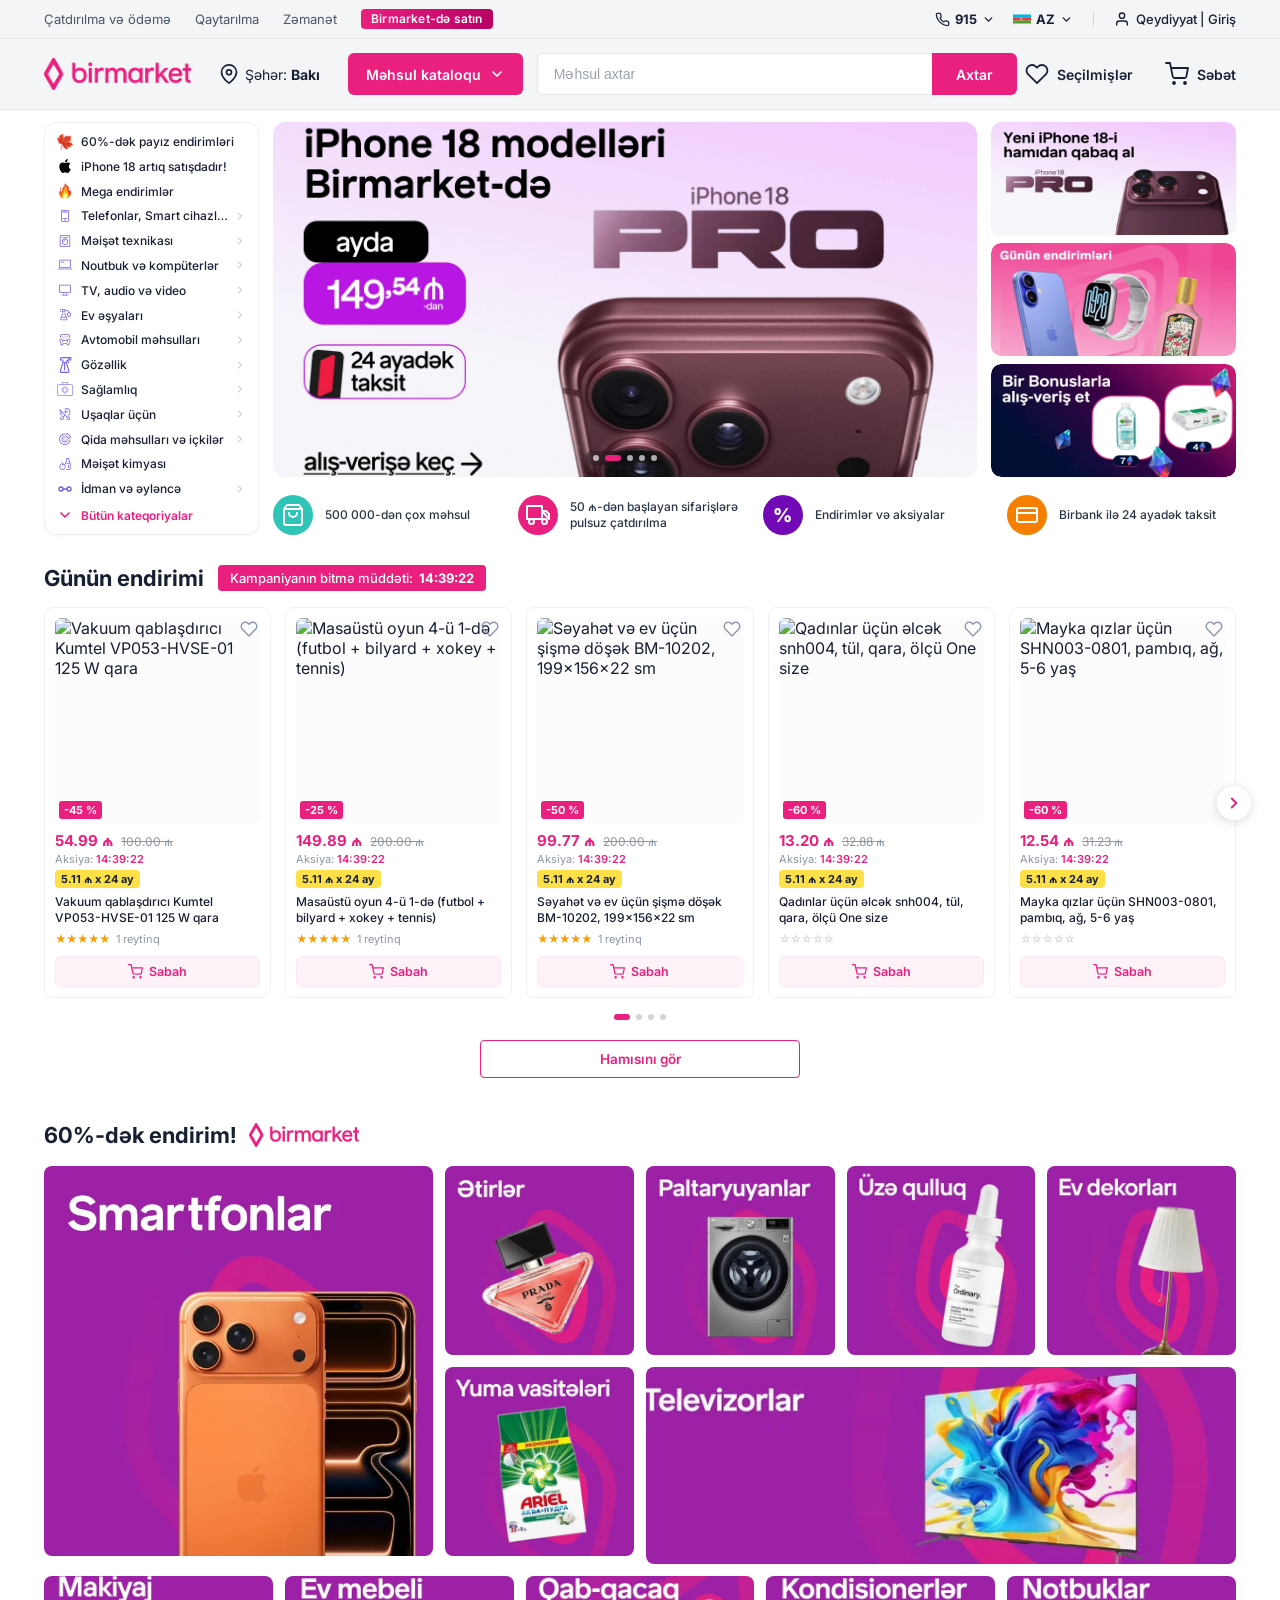
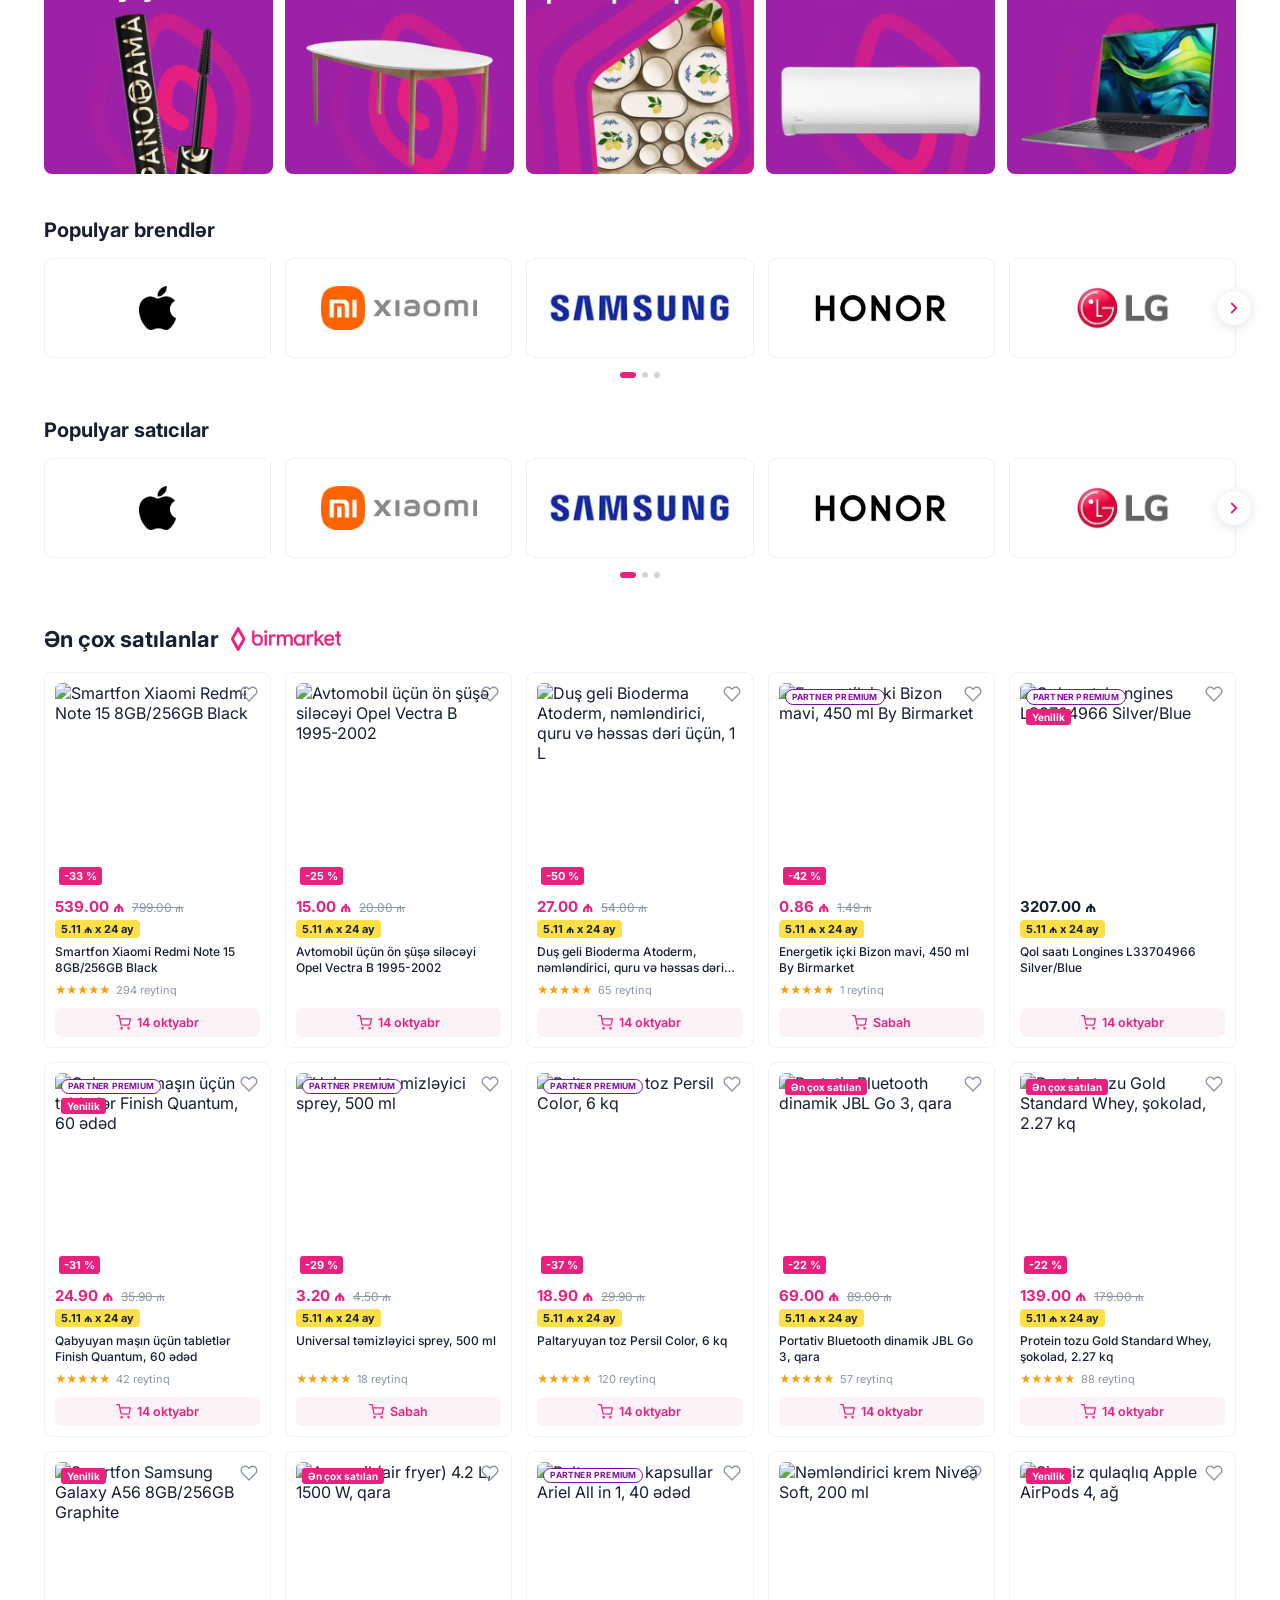
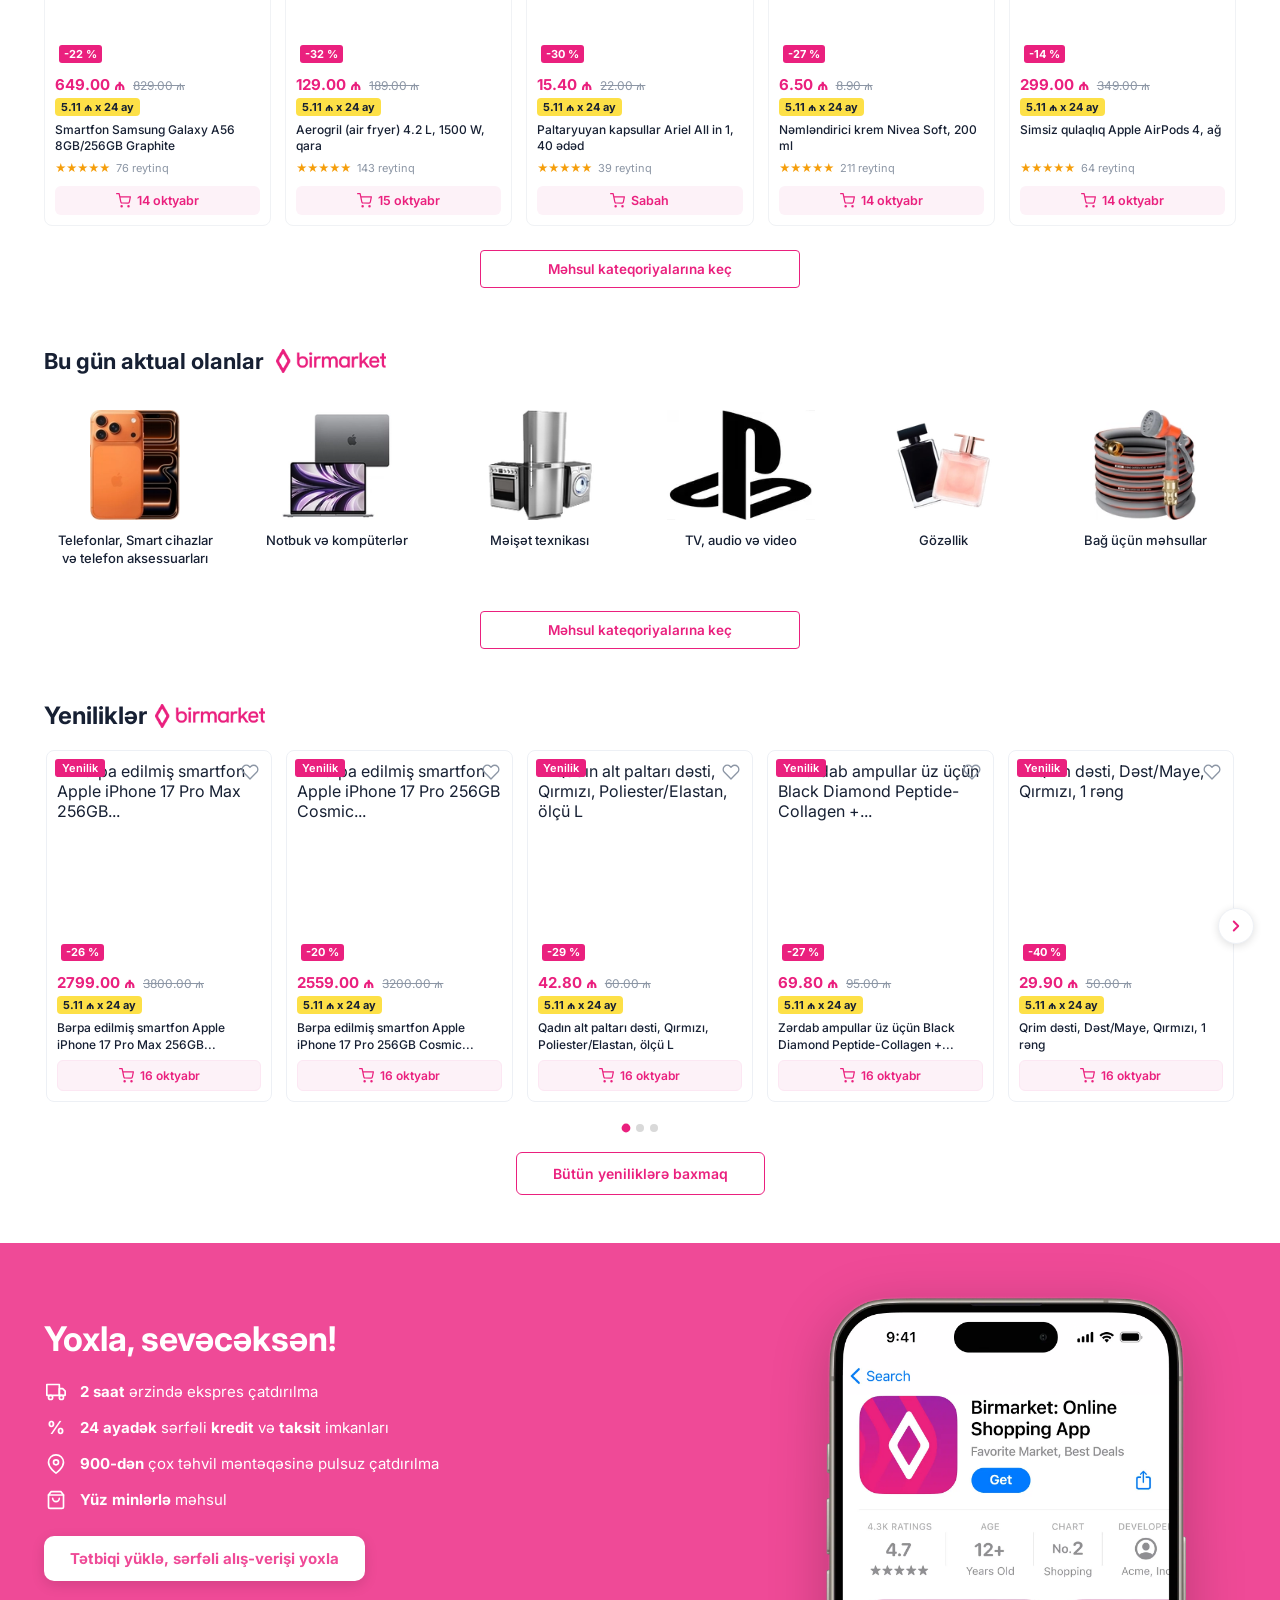
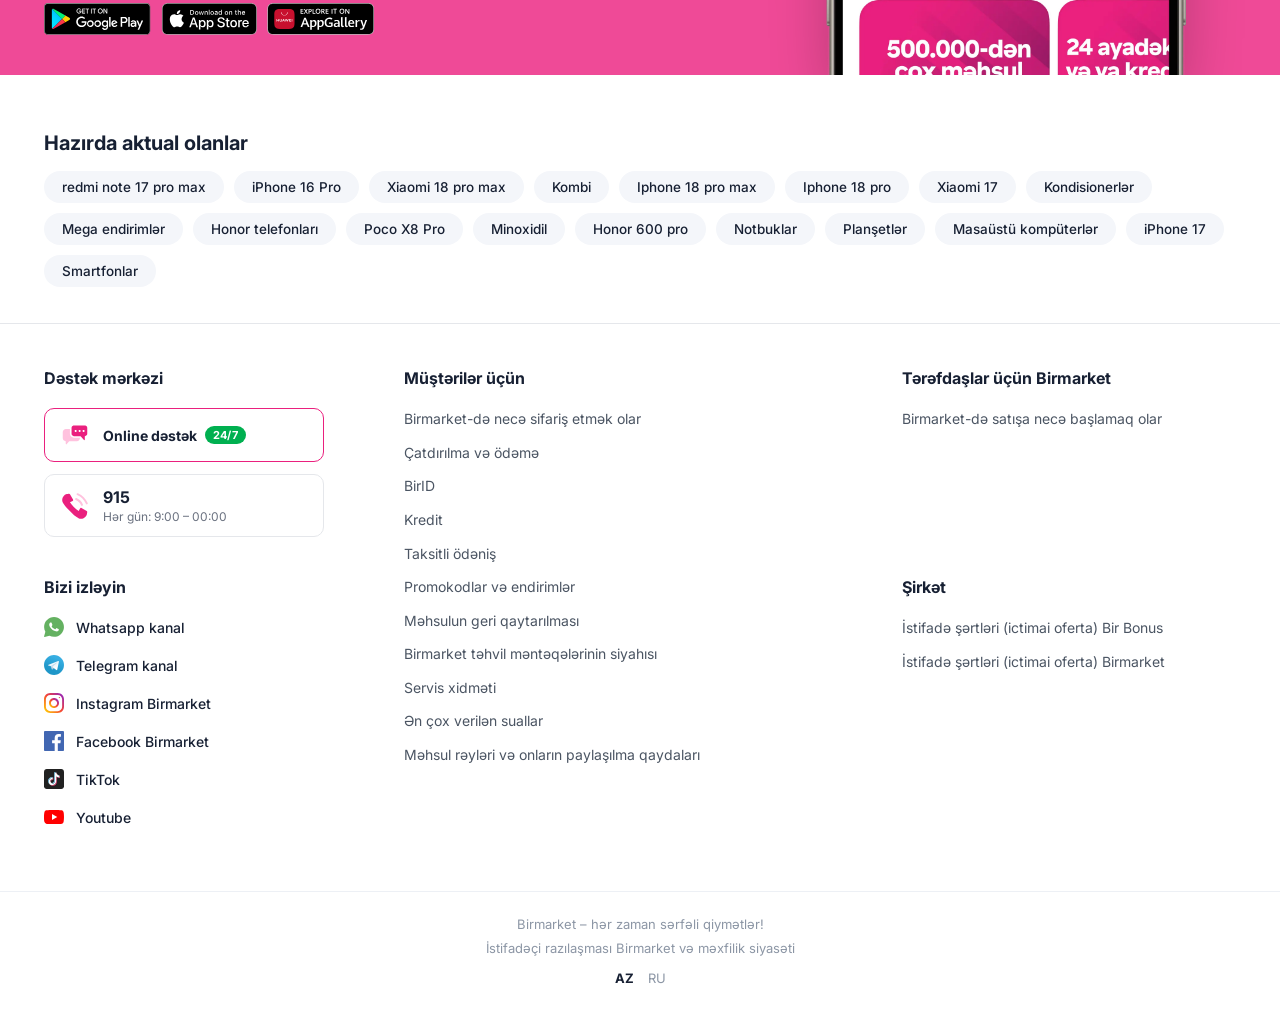
==== index.htm @ a31b5300 "first commit" ====
<!DOCTYPE html>
<html lang="az">

<head>
  <meta charset="UTF-8">
  <meta name="viewport" content="width=device-width, initial-scale=1.0">
  <title>Onbirmarket - Onlayn Alış-veriş</title>
  <link rel="icon" type="image/png" href="img/birmarket-icon.png">
  <link rel="preconnect" href="https://fonts.googleapis.com">
  <link rel="preconnect" href="https://fonts.gstatic.com" crossorigin>
  <link href="https://fonts.googleapis.com/css2?family=Inter:wght@400;500;600;700&display=swap" rel="stylesheet">
  <link rel="stylesheet" href="all.css">
</head>

<body>

  <header class="header" id="siteHeader">
    <div class="header-top">
      <div class="container header-top-content">
        <div class="top-nav-left">
          <a href="#" class="top-link">Çatdırılma və ödəmə</a>
          <a href="#" class="top-link">Qaytarılma</a>
          <a href="#" class="top-link">Zəmanət</a>
          <a href="#" class="top-link-btn">Birmarket-də satın</a>
        </div>

        <div class="top-nav-right">
          <div class="top-dropdown" tabindex="0">
            <svg class="icon icon-phone" viewBox="0 0 24 24" width="15" height="15" fill="none" stroke="currentColor"
              stroke-width="2" stroke-linecap="round" stroke-linejoin="round">
              <path
                d="M22 16.92v3a2 2 0 0 1-2.18 2 19.79 19.79 0 0 1-8.63-3.07 19.5 19.5 0 0 1-6-6 19.79 19.79 0 0 1-3.07-8.67A2 2 0 0 1 4.11 2h3a2 2 0 0 1 2 1.72 12.84 12.84 0 0 0 .7 2.81 2 2 0 0 1-.45 2.11L8.09 9.91a16 16 0 0 0 6 6l1.27-1.27a2 2 0 0 1 2.11-.45 12.84 12.84 0 0 0 2.81.7A2 2 0 0 1 22 16.92z">
              </path>
            </svg>
            <span class="top-text font-bold">915</span>
            <svg class="icon icon-chevron" viewBox="0 0 24 24" width="13" height="13" fill="none" stroke="currentColor"
              stroke-width="2.5" stroke-linecap="round" stroke-linejoin="round">
              <polyline points="6 9 12 15 18 9"></polyline>
            </svg>
          </div>

          <div class="top-dropdown" tabindex="0">
            <span class="flag-icon">
              <svg width="18" height="12" viewBox="0 0 1200 600">
                <rect width="1200" height="200" fill="#00b5e2" />
                <rect y="200" width="1200" height="200" fill="#ef3340" />
                <rect y="400" width="1200" height="200" fill="#509e2f" />
                <circle cx="580" cy="300" r="80" fill="#ffffff" />
                <circle cx="600" cy="300" r="66" fill="#ef3340" />
                <polygon points="630,285 640,295 655,290 648,305 658,318 642,315 635,328 630,313 615,310 626,298"
                  fill="#ffffff" />
              </svg>
            </span>
            <span class="top-text font-bold">AZ</span>
            <svg class="icon icon-chevron" viewBox="0 0 24 24" width="13" height="13" fill="none" stroke="currentColor"
              stroke-width="2.5" stroke-linecap="round" stroke-linejoin="round">
              <polyline points="6 9 12 15 18 9"></polyline>
            </svg>
          </div>

          <span class="top-nav-divider"></span>

          <a href="#" class="top-link auth-link">
            <svg class="icon icon-user" viewBox="0 0 24 24" width="16" height="16" fill="none" stroke="currentColor"
              stroke-width="2" stroke-linecap="round" stroke-linejoin="round">
              <path d="M20 21v-2a4 4 0 0 0-4-4H8a4 4 0 0 0-4 4v2"></path>
              <circle cx="12" cy="7" r="4"></circle>
            </svg>
            <span class="font-medium">Qeydiyyat | Giriş</span>
          </a>
        </div>
      </div>
    </div>

    <div class="header-main">
      <div class="container header-main-content">
        <a href="index.htm" class="logo">
          <img src="img/Birmarket_loqo.svg.webp" alt="birmarket logo" class="logo-img">
        </a>

        <div class="header-location desktop-location">
          <svg class="icon icon-location" viewBox="0 0 24 24" width="20" height="20" fill="none" stroke="currentColor"
            stroke-width="2" stroke-linecap="round" stroke-linejoin="round">
            <path d="M21 10c0 7-9 13-9 13s-9-6-9-13a9 9 0 0 1 18 0z"></path>
            <circle cx="12" cy="10" r="3"></circle>
          </svg>
          <span class="location-text">Şəhər: <strong>Bakı</strong></span>
        </div>

        <button type="button" class="catalog-btn desktop-catalog" id="desktopCatalogBtn">
          <span>Məhsul kataloqu</span>
          <svg class="icon icon-chevron-btn" viewBox="0 0 24 24" width="16" height="16" fill="none"
            stroke="currentColor" stroke-width="2.5" stroke-linecap="round" stroke-linejoin="round">
            <polyline points="6 9 12 15 18 9"></polyline>
          </svg>
        </button>

        <div class="header-search">
          <input type="text" class="search-input" placeholder="Məhsul axtar">
          <button type="button" class="search-btn">Axtar</button>
        </div>

        <div class="header-actions">
          <a href="secilmisler.htm" class="action-btn wishlist-btn" title="Seçilmişlər">
            <svg class="icon icon-heart" viewBox="0 0 24 24" width="24" height="24" fill="none" stroke="currentColor"
              stroke-width="1.8" stroke-linecap="round" stroke-linejoin="round">
              <path
                d="M20.84 4.61a5.5 5.5 0 0 0-7.78 0L12 5.67l-1.06-1.06a5.5 5.5 0 0 0-7.78 7.78l1.06 1.06L12 21.23l7.78-7.78 1.06-1.06a5.5 5.5 0 0 0 0-7.78z">
              </path>
            </svg>
            <span class="action-label">Seçilmişlər</span>
          </a>

          <a href="sebet.htm" class="action-btn cart-btn" title="Səbət">
            <svg class="icon icon-cart" viewBox="0 0 24 24" width="24" height="24" fill="none" stroke="currentColor"
              stroke-width="1.8" stroke-linecap="round" stroke-linejoin="round">
              <circle cx="9" cy="21" r="1"></circle>
              <circle cx="20" cy="21" r="1"></circle>
              <path d="M1 1h4l2.68 13.39a2 2 0 0 0 2 1.61h9.72a2 2 0 0 0 2-1.61L23 6H6"></path>
            </svg>
            <span class="action-label">Səbət</span>
          </a>

          <button type="button" class="burger-btn" id="burgerBtn" aria-expanded="false">
            <svg class="icon-burger" viewBox="0 0 24 24" width="26" height="26" fill="none" stroke="currentColor"
              stroke-width="2.2" stroke-linecap="round" stroke-linejoin="round">
              <line x1="3" y1="6" x2="21" y2="6"></line>
              <line x1="3" y1="12" x2="21" y2="12"></line>
              <line x1="3" y1="18" x2="21" y2="18"></line>
            </svg>
            <svg class="icon-close" viewBox="0 0 24 24" width="26" height="26" fill="none" stroke="currentColor"
              stroke-width="2.2" stroke-linecap="round" stroke-linejoin="round">
              <line x1="18" y1="6" x2="6" y2="18"></line>
              <line x1="6" y1="6" x2="18" y2="18"></line>
            </svg>
          </button>
        </div>
      </div>
    </div>

    <div class="mobile-sub-bar" id="mobileSubBar">
      <div class="container">
        <div class="header-location mobile-location">
          <svg class="icon icon-location" viewBox="0 0 24 24" width="20" height="20" fill="none" stroke="currentColor"
            stroke-width="2" stroke-linecap="round" stroke-linejoin="round">
            <path d="M21 10c0 7-9 13-9 13s-9-6-9-13a9 9 0 0 1 18 0z"></path>
            <circle cx="12" cy="10" r="3"></circle>
          </svg>
          <span class="location-text">Şəhər: <strong>Bakı</strong></span>
        </div>

        <button type="button" class="catalog-btn mobile-catalog" id="mobileCatalogBtn">
          <span>Məhsul kataloqu</span>
          <svg class="icon icon-chevron-btn" viewBox="0 0 24 24" width="16" height="16" fill="none"
            stroke="currentColor" stroke-width="2.5" stroke-linecap="round" stroke-linejoin="round">
            <polyline points="6 9 12 15 18 9"></polyline>
          </svg>
        </button>
      </div>
    </div>

    <nav class="mobile-menu" id="mobileMenu">
      <div class="container mobile-menu-content">
        <div class="mobile-menu-item">
          <a href="tel:915" class="mobile-menu-row">
            <div class="mobile-menu-left">
              <svg class="icon icon-phone" viewBox="0 0 24 24" width="18" height="18" fill="none" stroke="currentColor"
                stroke-width="2" stroke-linecap="round" stroke-linejoin="round">
                <path
                  d="M22 16.92v3a2 2 0 0 1-2.18 2 19.79 19.79 0 0 1-8.63-3.07 19.5 19.5 0 0 1-6-6 19.79 19.79 0 0 1-3.07-8.67A2 2 0 0 1 4.11 2h3a2 2 0 0 1 2 1.72 12.84 12.84 0 0 0 .7 2.81 2 2 0 0 1-.45 2.11L8.09 9.91a16 16 0 0 0 6 6l1.27-1.27a2 2 0 0 1 2.11-.45 12.84 12.84 0 0 0 2.81.7A2 2 0 0 1 22 16.92z">
                </path>
              </svg>
              <span class="mobile-item-title font-bold">915</span>
            </div>
            <svg class="icon icon-chevron" viewBox="0 0 24 24" width="14" height="14" fill="none" stroke="currentColor"
              stroke-width="2.5" stroke-linecap="round" stroke-linejoin="round">
              <polyline points="6 9 12 15 18 9"></polyline>
            </svg>
          </a>
        </div>

        <div class="mobile-menu-item">
          <div class="mobile-menu-row">
            <div class="mobile-menu-left">
              <span class="flag-icon">
                <svg width="20" height="14" viewBox="0 0 1200 600">
                  <rect width="1200" height="200" fill="#00b5e2" />
                  <rect y="200" width="1200" height="200" fill="#ef3340" />
                  <rect y="400" width="1200" height="200" fill="#509e2f" />
                  <circle cx="580" cy="300" r="80" fill="#ffffff" />
                  <circle cx="600" cy="300" r="66" fill="#ef3340" />
                  <polygon points="630,285 640,295 655,290 648,305 658,318 642,315 635,328 630,313 615,310 626,298"
                    fill="#ffffff" />
                </svg>
              </span>
              <span class="mobile-item-title font-bold">AZ</span>
            </div>
            <svg class="icon icon-chevron" viewBox="0 0 24 24" width="14" height="14" fill="none" stroke="currentColor"
              stroke-width="2.5" stroke-linecap="round" stroke-linejoin="round">
              <polyline points="6 9 12 15 18 9"></polyline>
            </svg>
          </div>
        </div>

        <div class="mobile-menu-item">
          <a href="#" class="mobile-menu-row">
            <div class="mobile-menu-left">
              <svg class="icon icon-user" viewBox="0 0 24 24" width="18" height="18" fill="none" stroke="currentColor"
                stroke-width="2" stroke-linecap="round" stroke-linejoin="round">
                <path d="M20 21v-2a4 4 0 0 0-4-4H8a4 4 0 0 0-4 4v2"></path>
                <circle cx="12" cy="7" r="4"></circle>
              </svg>
              <span class="mobile-item-title font-bold">Qeydiyyat | Giriş</span>
            </div>
          </a>
        </div>

        <div class="mobile-menu-item">
          <a href="#" class="mobile-menu-link font-bold">Çatdırılma və ödəmə</a>
        </div>

        <div class="mobile-menu-item">
          <a href="#" class="mobile-menu-link font-bold">Qaytarılma</a>
        </div>

        <div class="mobile-menu-item">
          <a href="#" class="mobile-menu-link font-bold">Zəmanət</a>
        </div>

        <div class="mobile-menu-item">
          <a href="#" class="mobile-menu-link font-bold">Birmarket-də satın</a>
        </div>
      </div>
    </nav>
  </header>

  <main class="main-content">
    <section class="hero-section">
      <div class="container">
        <div class="hero-grid">

          <aside class="hero-sidebar">
            <ul class="hero-category-list">
              <li class="hero-category-item">
                <a href="#" class="hero-category-link">
                  <div class="hero-category-left">
                    <img src="img/webpyz_67991.png" alt="60%-dək payız endirimləri" class="hero-cat-icon">
                    <span class="hero-cat-name">60%-dək payız endirimləri</span>
                  </div>
                </a>
              </li>

              <li class="hero-category-item">
                <a href="#" class="hero-category-link">
                  <div class="hero-category-left">
                    <img src="img/Icon-1_67568.png" alt="Apple" class="hero-cat-icon">
                    <span class="hero-cat-name">iPhone 18 artıq satışdadır!</span>
                  </div>
                </a>
              </li>

              <li class="hero-category-item">
                <a href="#" class="hero-category-link">
                  <div class="hero-category-left">
                    <img src="img/icon_mega_discounts.webp" alt="Mega" class="hero-cat-icon">
                    <span class="hero-cat-name">Mega endirimlər</span>
                  </div>
                </a>
              </li>

              <li class="hero-category-item">
                <a href="#" class="hero-category-link">
                  <div class="hero-category-left">
                    <img src="img/c5ebd954-c11b-4292-8774-8d2429a058b5.svg" alt="Telefonlar" class="hero-cat-icon">
                    <span class="hero-cat-name">Telefonlar, Smart cihazlar və telefon aksessuarları</span>
                  </div>
                  <svg class="hero-cat-chevron" viewBox="0 0 24 24" width="14" height="14" fill="none"
                    stroke="currentColor" stroke-width="2" stroke-linecap="round" stroke-linejoin="round">
                    <polyline points="9 18 15 12 9 6"></polyline>
                  </svg>
                </a>
              </li>

              <li class="hero-category-item">
                <a href="#" class="hero-category-link">
                  <div class="hero-category-left">
                    <img src="img/a578e619-a66c-4aee-9882-2fa6234bec17.svg" alt="Məişət texnikası"
                      class="hero-cat-icon">
                    <span class="hero-cat-name">Məişət texnikası</span>
                  </div>
                  <svg class="hero-cat-chevron" viewBox="0 0 24 24" width="14" height="14" fill="none"
                    stroke="currentColor" stroke-width="2" stroke-linecap="round" stroke-linejoin="round">
                    <polyline points="9 18 15 12 9 6"></polyline>
                  </svg>
                </a>
              </li>

              <li class="hero-category-item">
                <a href="#" class="hero-category-link">
                  <div class="hero-category-left">
                    <img src="img/e7757c43-b757-45b2-96bb-8aa9750b0854.svg" alt="Noutbuk və kompüterlər"
                      class="hero-cat-icon">
                    <span class="hero-cat-name">Noutbuk və kompüterlər</span>
                  </div>
                  <svg class="hero-cat-chevron" viewBox="0 0 24 24" width="14" height="14" fill="none"
                    stroke="currentColor" stroke-width="2" stroke-linecap="round" stroke-linejoin="round">
                    <polyline points="9 18 15 12 9 6"></polyline>
                  </svg>
                </a>
              </li>

              <li class="hero-category-item">
                <a href="#" class="hero-category-link">
                  <div class="hero-category-left">
                    <img src="img/9b4619b4-6edb-4fe6-8214-c2c5994e8292.svg" alt="TV, audio və video"
                      class="hero-cat-icon">
                    <span class="hero-cat-name">TV, audio və video</span>
                  </div>
                  <svg class="hero-cat-chevron" viewBox="0 0 24 24" width="14" height="14" fill="none"
                    stroke="currentColor" stroke-width="2" stroke-linecap="round" stroke-linejoin="round">
                    <polyline points="9 18 15 12 9 6"></polyline>
                  </svg>
                </a>
              </li>

              <li class="hero-category-item">
                <a href="#" class="hero-category-link">
                  <div class="hero-category-left">
                    <img src="img/08f3017e-4663-489c-89b2-83af22a8f342.svg" alt="Ev əşyaları" class="hero-cat-icon">
                    <span class="hero-cat-name">Ev əşyaları</span>
                  </div>
                  <svg class="hero-cat-chevron" viewBox="0 0 24 24" width="14" height="14" fill="none"
                    stroke="currentColor" stroke-width="2" stroke-linecap="round" stroke-linejoin="round">
                    <polyline points="9 18 15 12 9 6"></polyline>
                  </svg>
                </a>
              </li>

              <li class="hero-category-item">
                <a href="#" class="hero-category-link">
                  <div class="hero-category-left">
                    <img src="img/23f03088-8850-4284-94ef-2c5c89481ca3.svg" alt="Avtomobil məhsulları"
                      class="hero-cat-icon">
                    <span class="hero-cat-name">Avtomobil məhsulları</span>
                  </div>
                  <svg class="hero-cat-chevron" viewBox="0 0 24 24" width="14" height="14" fill="none"
                    stroke="currentColor" stroke-width="2" stroke-linecap="round" stroke-linejoin="round">
                    <polyline points="9 18 15 12 9 6"></polyline>
                  </svg>
                </a>
              </li>

              <li class="hero-category-item">
                <a href="#" class="hero-category-link">
                  <div class="hero-category-left">
                    <img src="img/53fd557b-44fa-4153-80a7-7574bb873432.svg" alt="Gözəllik" class="hero-cat-icon">
                    <span class="hero-cat-name">Gözəllik</span>
                  </div>
                  <svg class="hero-cat-chevron" viewBox="0 0 24 24" width="14" height="14" fill="none"
                    stroke="currentColor" stroke-width="2" stroke-linecap="round" stroke-linejoin="round">
                    <polyline points="9 18 15 12 9 6"></polyline>
                  </svg>
                </a>
              </li>

              <li class="hero-category-item">
                <a href="#" class="hero-category-link">
                  <div class="hero-category-left">
                    <img src="img/1ef6a3fc-c73b-40f0-818d-e7ed3f27c62d.png" alt="Sağlamlıq" class="hero-cat-icon">
                    <span class="hero-cat-name">Sağlamlıq</span>
                  </div>
                  <svg class="hero-cat-chevron" viewBox="0 0 24 24" width="14" height="14" fill="none"
                    stroke="currentColor" stroke-width="2" stroke-linecap="round" stroke-linejoin="round">
                    <polyline points="9 18 15 12 9 6"></polyline>
                  </svg>
                </a>
              </li>

              <li class="hero-category-item">
                <a href="#" class="hero-category-link">
                  <div class="hero-category-left">
                    <img src="img/93bd3d4a-37a4-4d5f-b72b-fb2a9946317b.svg" alt="Uşaqlar üçün" class="hero-cat-icon">
                    <span class="hero-cat-name">Uşaqlar üçün</span>
                  </div>
                  <svg class="hero-cat-chevron" viewBox="0 0 24 24" width="14" height="14" fill="none"
                    stroke="currentColor" stroke-width="2" stroke-linecap="round" stroke-linejoin="round">
                    <polyline points="9 18 15 12 9 6"></polyline>
                  </svg>
                </a>
              </li>

              <li class="hero-category-item">
                <a href="#" class="hero-category-link">
                  <div class="hero-category-left">
                    <img src="img/358e84ed-f0c5-47fc-ac98-0b02634eecae.svg" alt="Qida məhsulları və içkilər"
                      class="hero-cat-icon">
                    <span class="hero-cat-name">Qida məhsulları və içkilər</span>
                  </div>
                  <svg class="hero-cat-chevron" viewBox="0 0 24 24" width="14" height="14" fill="none"
                    stroke="currentColor" stroke-width="2" stroke-linecap="round" stroke-linejoin="round">
                    <polyline points="9 18 15 12 9 6"></polyline>
                  </svg>
                </a>
              </li>

              <li class="hero-category-item">
                <a href="#" class="hero-category-link">
                  <div class="hero-category-left">
                    <img src="img/7cfaef25-1e90-4277-a02f-2cec08cc2a80.svg" alt="Məişət kimyası" class="hero-cat-icon">
                    <span class="hero-cat-name">Məişət kimyası</span>
                  </div>
                </a>
              </li>

              <li class="hero-category-item">
                <a href="#" class="hero-category-link">
                  <div class="hero-category-left">
                    <svg class="hero-cat-icon" viewBox="0 0 24 24" width="16" height="16" fill="none" stroke="#6c5ce7" stroke-width="2" stroke-linecap="round" stroke-linejoin="round">
                      <circle cx="6" cy="12" r="3"></circle>
                      <circle cx="18" cy="12" r="3"></circle>
                      <line x1="9" y1="12" x2="15" y2="12"></line>
                    </svg>
                    <span class="hero-cat-name">İdman və əyləncə</span>
                  </div>
                  <svg class="hero-cat-chevron" viewBox="0 0 24 24" width="14" height="14" fill="none"
                    stroke="currentColor" stroke-width="2" stroke-linecap="round" stroke-linejoin="round">
                    <polyline points="9 18 15 12 9 6"></polyline>
                  </svg>
                </a>
              </li>

              <li class="hero-category-item hero-category-all">
                <a href="#" class="hero-category-link hero-all-link">
                  <div class="hero-category-left">
                    <svg class="hero-cat-icon hero-all-chevron" viewBox="0 0 24 24" width="16" height="16" fill="none" stroke="#ea207e" stroke-width="2.5" stroke-linecap="round" stroke-linejoin="round">
                      <polyline points="6 9 12 15 18 9"></polyline>
                    </svg>
                    <span class="hero-cat-name hero-all-text">Bütün kateqoriyalar</span>
                  </div>
                </a>
              </li>
            </ul>
          </aside>

          <div class="hero-slider-wrapper" id="heroSlider">
            <div class="hero-swiper-container">
              <div class="hero-swiper-track">
                <div class="hero-slide">
                  <a href="#" class="hero-slide-link">
                    <img src="img/payizaz_68038.webp" alt="Payız gəldi qiymətlər düşdü" class="hero-slide-img">
                  </a>
                </div>

                <div class="hero-slide">
                  <a href="#" class="hero-slide-link">
                    <img src="img/iphonekv_68014.webp" alt="iPhone 18 modelləri Birmarket-də" class="hero-slide-img">
                  </a>
                </div>

                <div class="hero-slide">
                  <a href="#" class="hero-slide-link">
                    <img src="img/kreditaz_68008.webp" alt="İndi al - sonra ödə" class="hero-slide-img">
                  </a>
                </div>

                <div class="hero-slide">
                  <a href="#" class="hero-slide-link">
                    <img src="img/beautyaz_67977.webp" alt="Gözəllik məhsulları" class="hero-slide-img">
                  </a>
                </div>

                <div class="hero-slide">
                  <a href="#" class="hero-slide-link">
                    <img src="img/immunaz_67962.webp" alt="İmmunitet məhsulları" class="hero-slide-img">
                  </a>
                </div>
              </div>
            </div>

            <div class="hero-pagination" id="heroPagination"></div>
          </div>

          <div class="hero-side-banners">
            <a href="#" class="hero-banner-item" title="Yeni iPhone 18-i hamıdan qabaq al">
              <img src="img/280x138_67764.webp" alt="Yeni iPhone 18-i hamıdan qabaq al" class="hero-banner-img">
            </a>

            <a href="#" class="hero-banner-item" title="Bir Bonuslarla alış-veriş et">
              <img src="img/280x138AZ_48391.webp" alt="Bir Bonuslarla alış-veriş et" class="hero-banner-img">
            </a>

            <a href="#" class="hero-banner-item" title="Günün endirimləri">
              <img src="img/280x138az_63605.webp" alt="Günün endirimləri" class="hero-banner-img">
            </a>
          </div>

          <div class="features-wrapper">
            <div class="features-container">
              <a href="#" class="feature-item">
                <div class="feature-icon-wrapper feature-icon-bag">
                  <svg viewBox="0 0 24 24" width="24" height="24" fill="none" stroke="currentColor" stroke-width="2"
                    stroke-linecap="round" stroke-linejoin="round">
                    <path d="M6 2L3 6v14a2 2 0 0 0 2 2h14a2 2 0 0 0 2-2V6l-3-4z"></path>
                    <line x1="3" y1="6" x2="21" y2="6"></line>
                    <path d="M16 10a4 4 0 0 1-8 0"></path>
                  </svg>
                </div>
                <span class="feature-text">500 000-dən çox məhsul</span>
              </a>

              <a href="#" class="feature-item">
                <div class="feature-icon-wrapper feature-icon-truck">
                  <svg viewBox="0 0 24 24" width="24" height="24" fill="none" stroke="currentColor" stroke-width="2"
                    stroke-linecap="round" stroke-linejoin="round">
                    <rect x="1" y="3" width="15" height="13"></rect>
                    <polygon points="16 8 20 8 23 11 23 16 16 8"></polygon>
                    <circle cx="5.5" cy="18.5" r="2.5"></circle>
                    <circle cx="18.5" cy="18.5" r="2.5"></circle>
                  </svg>
                </div>
                <span class="feature-text">50 ₼-dən başlayan sifarişlərə pulsuz çatdırılma</span>
              </a>

              <a href="#" class="feature-item">
                <div class="feature-icon-wrapper feature-icon-percent">
                  <span>%</span>
                </div>
                <span class="feature-text">Endirimlər və aksiyalar</span>
              </a>

              <a href="#" class="feature-item">
                <div class="feature-icon-wrapper feature-icon-cards">
                  <svg viewBox="0 0 24 24" width="24" height="24" fill="none" stroke="currentColor" stroke-width="2"
                    stroke-linecap="round" stroke-linejoin="round">
                    <rect x="2" y="5" width="20" height="14" rx="2"></rect>
                    <line x1="2" y1="10" x2="22" y2="10"></line>
                  </svg>
                </div>
                <span class="feature-text">Birbank ilə 24 ayadək taksit</span>
              </a>
            </div>

            <div class="features-scrollbar" id="featuresScrollbar" aria-hidden="true">
              <div class="features-scrollbar-thumb" id="featuresScrollThumb"></div>
            </div>
          </div>

        </div>
      </div>
    </section>

    <section class="daily-deals-section">
      <div class="container">
        <div class="daily-deals-header">
          <div class="daily-deals-title-wrap">
            <h2 class="daily-deals-title">Günün endirimi</h2>
            <div class="daily-deals-timer-badge">
              <span>Kampaniyanın bitmə müddəti:</span>
              <strong class="daily-deals-timer" id="dailyDealsCountdown">14:39:27</strong>
            </div>
          </div>
        </div>

        <div class="daily-deals-slider-wrapper" id="dailyDealsSlider">
          <div class="daily-deals-swiper-container">
            <div class="daily-deals-track" id="dailyDealsTrack"></div>
          </div>

          <button type="button" class="daily-deals-nav-arrow daily-deals-nav-prev disabled" id="dealsPrevBtn">
            <svg viewBox="0 0 24 24" width="18" height="18" fill="none" stroke="currentColor" stroke-width="2.5"
              stroke-linecap="round" stroke-linejoin="round">
              <polyline points="15 18 9 12 15 6"></polyline>
            </svg>
          </button>
          <button type="button" class="daily-deals-nav-arrow daily-deals-nav-next" id="dealsNextBtn">
            <svg viewBox="0 0 24 24" width="18" height="18" fill="none" stroke="currentColor" stroke-width="2.5"
              stroke-linecap="round" stroke-linejoin="round">
              <polyline points="9 18 15 12 9 6"></polyline>
            </svg>
          </button>
        </div>

        <div class="daily-deals-pagination" id="dailyDealsPagination"></div>

        <div class="daily-deals-more-wrap">
          <button type="button" class="daily-deals-more-btn">Hamısını gör</button>
        </div>
      </div>
    </section>

    <section class="promo-section">
      <div class="container">
        <div class="promo-header">
          <h2 class="promo-title">60%-dək endirim!</h2>
          <img src="img/Birmarket_loqo.svg.webp" alt="Birmarket" class="promo-title-logo">
        </div>

        <div class="promo-cards-wrap">
          <div class="promo-top-grid">
            <a href="#" class="promo-card promo-card-smartphones">
              <img src="img/Smartfonlar_63617.webp" alt="Smartfonlar" class="promo-card-img">
            </a>

            <a href="#" class="promo-card">
              <img src="img/e_63620.webp" alt="Ətirlər" class="promo-card-img">
            </a>

            <a href="#" class="promo-card">
              <img src="img/Paltaryuyanlar_63624.webp" alt="Paltaryuyanlar" class="promo-card-img">
            </a>

            <a href="#" class="promo-card">
              <img src="img/uz_63628.webp" alt="Üzə qulluq" class="promo-card-img">
            </a>

            <a href="#" class="promo-card">
              <img src="img/evdekor_62597.webp" alt="Ev dekorları" class="promo-card-img">
            </a>

            <a href="#" class="promo-card">
              <img src="img/yum_63629.webp" alt="Yuma vasitələri" class="promo-card-img">
            </a>

            <a href="#" class="promo-card promo-card-tvs">
              <img src="img/632x200_Televizorlar_63635.webp" alt="Televizorlar" class="promo-card-img">
            </a>
          </div>

          <div class="promo-bottom-grid">
            <a href="#" class="promo-card">
              <img src="img/Makiyaj_63637.webp" alt="Makiyaj" class="promo-card-img">
            </a>

            <a href="#" class="promo-card">
              <img src="img/evmebel_62612.webp" alt="Ev mebeli" class="promo-card-img">
            </a>

            <a href="#" class="promo-card">
              <img src="img/Qab-qacaq_63638.webp" alt="Qab-qacaq" class="promo-card-img">
            </a>

            <a href="#" class="promo-card">
              <img src="img/kond_63643.webp" alt="Kondisionerlər" class="promo-card-img">
            </a>

            <a href="#" class="promo-card">
              <img src="img/Notbuklar_62670.webp" alt="Notbuklar" class="promo-card-img">
            </a>
          </div>
        </div>
      </div>
    </section>

    <section class="brands-section">
      <div class="container">
        <h2 class="brands-title">Populyar brendlər</h2>
        <div class="brands-slider-wrapper" id="popularBrandsSlider">
          <div class="brands-swiper-container">
            <div class="brands-track">
              <a href="#" class="brand-card"><img src="img/apple_37776.webp" alt="Apple" class="brand-logo-img"></a>
              <a href="#" class="brand-card"><img src="img/xiaomi_37780.webp" alt="Xiaomi" class="brand-logo-img"></a>
              <a href="#" class="brand-card"><img src="img/samsung_37784.webp" alt="Samsung" class="brand-logo-img"></a>
              <a href="#" class="brand-card"><img src="img/honor_37788.webp" alt="Honor" class="brand-logo-img"></a>
              <a href="#" class="brand-card"><img src="img/lg_37792.webp" alt="LG" class="brand-logo-img"></a>
              <a href="#" class="brand-card"><img src="img/asus_37800.webp" alt="Asus" class="brand-logo-img"></a>
              <a href="#" class="brand-card"><img src="img/hp_37808.webp" alt="HP" class="brand-logo-img"></a>
              <a href="#" class="brand-card"><img src="img/dyson_37824.webp" alt="Dyson" class="brand-logo-img"></a>
              <a href="#" class="brand-card"><img src="img/tefal_37832.webp" alt="Tefal" class="brand-logo-img"></a>
              <a href="#" class="brand-card"><img src="img/beko_37844.webp" alt="Beko" class="brand-logo-img"></a>
              <a href="#" class="brand-card"><img src="img/braun_37848.webp" alt="Braun" class="brand-logo-img"></a>
              <a href="#" class="brand-card"><img src="img/playstation_37852.webp" alt="PlayStation"
                  class="brand-logo-img"></a>
              <a href="#" class="brand-card"><img src="img/casio_37856.webp" alt="Casio" class="brand-logo-img"></a>
              <a href="#" class="brand-card"><img src="img/motorola_37868.webp" alt="Motorola"
                  class="brand-logo-img"></a>
            </div>
          </div>
          <button type="button" class="brands-nav-arrow brands-nav-prev disabled">
            <svg viewBox="0 0 24 24" width="18" height="18" fill="none" stroke="currentColor" stroke-width="2.5"
              stroke-linecap="round" stroke-linejoin="round">
              <polyline points="15 18 9 12 15 6"></polyline>
            </svg>
          </button>
          <button type="button" class="brands-nav-arrow brands-nav-next">
            <svg viewBox="0 0 24 24" width="18" height="18" fill="none" stroke="currentColor" stroke-width="2.5"
              stroke-linecap="round" stroke-linejoin="round">
              <polyline points="9 18 15 12 9 6"></polyline>
            </svg>
          </button>
        </div>
        <div class="brands-pagination"></div>
      </div>
    </section>

    <section class="brands-section">
      <div class="container">
        <h2 class="brands-title">Populyar satıcılar</h2>
        <div class="brands-slider-wrapper" id="popularSellersSlider">
          <div class="brands-swiper-container">
            <div class="brands-track">
              <a href="#" class="brand-card"><img src="img/apple_37776.webp" alt="Apple" class="brand-logo-img"></a>
              <a href="#" class="brand-card"><img src="img/xiaomi_37780.webp" alt="Xiaomi" class="brand-logo-img"></a>
              <a href="#" class="brand-card"><img src="img/samsung_37784.webp" alt="Samsung" class="brand-logo-img"></a>
              <a href="#" class="brand-card"><img src="img/honor_37788.webp" alt="Honor" class="brand-logo-img"></a>
              <a href="#" class="brand-card"><img src="img/lg_37792.webp" alt="LG" class="brand-logo-img"></a>
              <a href="#" class="brand-card"><img src="img/asus_37800.webp" alt="Asus" class="brand-logo-img"></a>
              <a href="#" class="brand-card"><img src="img/hp_37808.webp" alt="HP" class="brand-logo-img"></a>
              <a href="#" class="brand-card"><img src="img/dyson_37824.webp" alt="Dyson" class="brand-logo-img"></a>
              <a href="#" class="brand-card"><img src="img/tefal_37832.webp" alt="Tefal" class="brand-logo-img"></a>
              <a href="#" class="brand-card"><img src="img/beko_37844.webp" alt="Beko" class="brand-logo-img"></a>
              <a href="#" class="brand-card"><img src="img/braun_37848.webp" alt="Braun" class="brand-logo-img"></a>
              <a href="#" class="brand-card"><img src="img/playstation_37852.webp" alt="PlayStation"
                  class="brand-logo-img"></a>
              <a href="#" class="brand-card"><img src="img/casio_37856.webp" alt="Casio" class="brand-logo-img"></a>
              <a href="#" class="brand-card"><img src="img/motorola_37868.webp" alt="Motorola"
                  class="brand-logo-img"></a>
            </div>
          </div>
          <button type="button" class="brands-nav-arrow brands-nav-prev disabled">
            <svg viewBox="0 0 24 24" width="18" height="18" fill="none" stroke="currentColor" stroke-width="2.5"
              stroke-linecap="round" stroke-linejoin="round">
              <polyline points="15 18 9 12 15 6"></polyline>
            </svg>
          </button>
          <button type="button" class="brands-nav-arrow brands-nav-next">
            <svg viewBox="0 0 24 24" width="18" height="18" fill="none" stroke="currentColor" stroke-width="2.5"
              stroke-linecap="round" stroke-linejoin="round">
              <polyline points="9 18 15 12 9 6"></polyline>
            </svg>
          </button>
        </div>
        <div class="brands-pagination"></div>
      </div>
    </section>

    <section class="bestsellers-section">
      <div class="container">
        <div class="bestsellers-header">
          <h2 class="bestsellers-title">Ən çox satılanlar</h2>
          <img src="img/Birmarket_loqo.svg.webp" alt="Birmarket" class="bestsellers-title-logo">
        </div>
        <div class="bestsellers-grid" id="bestSellersGrid"></div>
        <div class="bestsellers-more-wrap">
          <button type="button" class="bestsellers-more-btn">Məhsul kateqoriyalarına keç</button>
        </div>
      </div>
    </section>

    <section class="actual-section">
      <div class="container">
        <div class="actual-header">
          <h2 class="actual-title">Bu gün aktual olanlar</h2>
          <img src="img/Birmarket_loqo.svg.webp" alt="Birmarket" class="actual-title-logo">
        </div>
        <div class="actual-grid" id="actualGrid">
          <a href="#" class="actual-card">
            <div class="actual-card-img-wrap">
              <img src="img/telefon.webp" alt="Telefonlar" class="actual-card-img" loading="lazy">
            </div>
            <span class="actual-card-title">Telefonlar, Smart cihazlar və telefon aksessuarları</span>
          </a>

          <a href="#" class="actual-card">
            <div class="actual-card-img-wrap">
              <img src="img/notbuk.webp" alt="Notbuk və kompüterlər" class="actual-card-img" loading="lazy">
            </div>
            <span class="actual-card-title">Notbuk və kompüterlər</span>
          </a>

          <a href="#" class="actual-card">
            <div class="actual-card-img-wrap">
              <img src="img/meiset.webp" alt="Məişət texnikası" class="actual-card-img" loading="lazy">
            </div>
            <span class="actual-card-title">Məişət texnikası</span>
          </a>

          <a href="#" class="actual-card">
            <div class="actual-card-img-wrap">
              <img src="img/playstation_37852.webp" alt="TV, audio və video" class="actual-card-img" loading="lazy">
            </div>
            <span class="actual-card-title">TV, audio və video</span>
          </a>

          <a href="#" class="actual-card">
            <div class="actual-card-img-wrap">
              <img src="img/etir.webp" alt="Gözəllik" class="actual-card-img" loading="lazy">
            </div>
            <span class="actual-card-title">Gözəllik</span>
          </a>

          <a href="#" class="actual-card">
            <div class="actual-card-img-wrap">
              <img src="img/bag.webp" alt="Bağ üçün məhsullar" class="actual-card-img" loading="lazy">
            </div>
            <span class="actual-card-title">Bağ üçün məhsullar</span>
          </a>
        </div>
        <div class="actual-more-wrap">
          <button type="button" class="actual-more-btn">Məhsul kateqoriyalarına keç</button>
        </div>
      </div>
    </section>

    <section class="novelties-section">
      <div class="container">
        <div class="novelties-header">
          <h2 class="novelties-title">Yeniliklər</h2>
          <img src="img/Birmarket_loqo.svg.webp" alt="Birmarket" class="novelties-title-logo">
        </div>

        <div class="novelties-slider-wrapper" id="noveltiesSlider">
          <div class="novelties-swiper-container">
            <div class="novelties-track" id="noveltiesTrack"></div>
          </div>

          <button type="button" class="novelties-nav-arrow novelties-nav-prev disabled" id="noveltiesPrevBtn">
            <svg viewBox="0 0 24 24" width="18" height="18" fill="none" stroke="currentColor" stroke-width="2.5"
              stroke-linecap="round" stroke-linejoin="round">
              <polyline points="15 18 9 12 15 6"></polyline>
            </svg>
          </button>
          <button type="button" class="novelties-nav-arrow novelties-nav-next" id="noveltiesNextBtn">
            <svg viewBox="0 0 24 24" width="18" height="18" fill="none" stroke="currentColor" stroke-width="2.5"
              stroke-linecap="round" stroke-linejoin="round">
              <polyline points="9 18 15 12 9 6"></polyline>
            </svg>
          </button>
        </div>

        <div class="novelties-pagination" id="noveltiesPagination"></div>

        <div class="novelties-more-wrap">
          <button type="button" class="novelties-more-btn" id="noveltiesMoreBtn">Bütün yeniliklərə baxmaq</button>
        </div>
      </div>
    </section>

    <section class="app-promo-section">
      <div class="container app-promo-container">
        <div class="app-promo-left">
          <h2 class="app-promo-title">Yoxla, sevəcəksən!</h2>

          <ul class="app-promo-features">
            <li class="app-promo-feature">
              <span class="feature-icon">
                <svg viewBox="0 0 24 24" fill="none" stroke="currentColor" stroke-width="2" stroke-linecap="round"
                  stroke-linejoin="round">
                  <rect x="1" y="3" width="15" height="13"></rect>
                  <polygon points="16 8 20 8 23 11 23 16 16 16 8"></polygon>
                  <circle cx="5.5" cy="18.5" r="2.5"></circle>
                  <circle cx="18.5" cy="18.5" r="2.5"></circle>
                </svg>
              </span>
              <span><strong>2 saat</strong> ərzində ekspres çatdırılma</span>
            </li>

            <li class="app-promo-feature">
              <span class="feature-icon">
                <span class="feature-icon-text">%</span>
              </span>
              <span><strong>24 ayadək</strong> sərfəli <strong>kredit</strong> və <strong>taksit</strong>
                imkanları</span>
            </li>

            <li class="app-promo-feature">
              <span class="feature-icon">
                <svg viewBox="0 0 24 24" fill="none" stroke="currentColor" stroke-width="2" stroke-linecap="round"
                  stroke-linejoin="round">
                  <path d="M21 10c0 7-9 13-9 13s-9-6-9-13a9 9 0 0 1 18 0z"></path>
                  <circle cx="12" cy="10" r="3"></circle>
                </svg>
              </span>
              <span><strong>900-dən</strong> çox təhvil məntəqəsinə pulsuz çatdırılma</span>
            </li>

            <li class="app-promo-feature">
              <span class="feature-icon">
                <svg viewBox="0 0 24 24" fill="none" stroke="currentColor" stroke-width="2" stroke-linecap="round"
                  stroke-linejoin="round">
                  <path d="M6 2L3 6v14a2 2 0 0 0 2 2h14a2 2 0 0 0 2-2V6l-3-4z"></path>
                  <line x1="3" y1="6" x2="21" y2="6"></line>
                  <path d="M16 10a4 4 0 0 1-8 0"></path>
                </svg>
              </span>
              <span><strong>Yüz minlərlə</strong> məhsul</span>
            </li>
          </ul>

          <a href="#" class="app-promo-download-btn" id="appPromoDownloadBtn">
            Tətbiqi yüklə, sərfəli alış-verişi yoxla
          </a>

          <div class="app-promo-badges">
            <a href="https://play.google.com" target="_blank" rel="noopener noreferrer" class="app-badge-link">
              <img src="img/google-play.svg" alt="Google Play" class="app-badge-img">
            </a>
            <a href="https://apple.com/app-store" target="_blank" rel="noopener noreferrer" class="app-badge-link">
              <img src="img/app-store.svg" alt="App Store" class="app-badge-img">
            </a>
            <a href="https://appgallery.huawei.com" target="_blank" rel="noopener noreferrer" class="app-badge-link">
              <img src="img/huawei-app-gallery.svg" alt="AppGallery" class="app-badge-img">
            </a>
          </div>
        </div>

        <div class="app-promo-right">
          <img src="img/birmarket_app_store_az.webp" alt="Birmarket tətbiqi" class="app-promo-phone-img" loading="lazy">
        </div>
      </div>
    </section>

    <section class="trending-tags-section">
      <div class="container">
        <h2 class="trending-tags-title">Hazırda aktual olanlar</h2>
        <div class="trending-tags-list" id="trendingTagsList">
          <a href="#" class="trending-tag-item">redmi note 17 pro max</a>
          <a href="#" class="trending-tag-item">iPhone 16 Pro</a>
          <a href="#" class="trending-tag-item">Xiaomi 18 pro max</a>
          <a href="#" class="trending-tag-item">Kombi</a>
          <a href="#" class="trending-tag-item">Iphone 18 pro max</a>
          <a href="#" class="trending-tag-item">Iphone 18 pro</a>
          <a href="#" class="trending-tag-item">Xiaomi 17</a>
          <a href="#" class="trending-tag-item">Kondisionerlər</a>
          <a href="#" class="trending-tag-item">Mega endirimlər</a>
          <a href="#" class="trending-tag-item">Honor telefonları</a>
          <a href="#" class="trending-tag-item">Poco X8 Pro</a>
          <a href="#" class="trending-tag-item">Minoxidil</a>
          <a href="#" class="trending-tag-item">Honor 600 pro</a>
          <a href="#" class="trending-tag-item">Notbuklar</a>
          <a href="#" class="trending-tag-item">Planşetlər</a>
          <a href="#" class="trending-tag-item">Masaüstü kompüterlər</a>
          <a href="#" class="trending-tag-item">iPhone 17</a>
          <a href="#" class="trending-tag-item">Smartfonlar</a>
        </div>
      </div>
    </section>
  </main>

  <footer class="footer" id="siteFooter">
    <div class="container footer-container">

      <div class="footer-section footer-sec-follow">
        <button type="button" class="footer-title-btn" aria-expanded="false">
          <span>Bizi izləyin</span>
          <svg class="footer-chevron" viewBox="0 0 24 24" width="16" height="16" fill="none" stroke="currentColor"
            stroke-width="2.5" stroke-linecap="round" stroke-linejoin="round">
            <polyline points="6 9 12 15 18 9"></polyline>
          </svg>
        </button>
        <div class="footer-content">
          <ul class="social-list">
            <li>
              <a href="#" class="social-link">
                <img src="img/footer-whatsapp.svg" alt="Whatsapp" class="social-icon">
                <span>Whatsapp kanal</span>
              </a>
            </li>
            <li>
              <a href="#" class="social-link">
                <img src="img/telegram-desktop.svg" alt="Telegram" class="social-icon">
                <span>Telegram kanal</span>
              </a>
            </li>
            <li>
              <a href="#" class="social-link">
                <img src="img/footer-instagram.svg" alt="Instagram" class="social-icon">
                <span>Instagram Birmarket</span>
              </a>
            </li>
            <li>
              <a href="#" class="social-link">
                <img src="img/footer-facebook.svg" alt="Facebook" class="social-icon">
                <span>Facebook Birmarket</span>
              </a>
            </li>
            <li>
              <a href="#" class="social-link">
                <img src="img/footer-tiktok.svg" alt="TikTok" class="social-icon">
                <span>TikTok</span>
              </a>
            </li>
            <li>
              <a href="#" class="social-link">
                <img src="img/footer-youtube.svg" alt="Youtube" class="social-icon">
                <span>Youtube</span>
              </a>
            </li>
          </ul>
        </div>
      </div>

      <div class="footer-section footer-sec-support">
        <button type="button" class="footer-title-btn" aria-expanded="false">
          <span>Dəstək mərkəzi</span>
          <svg class="footer-chevron" viewBox="0 0 24 24" width="16" height="16" fill="none" stroke="currentColor"
            stroke-width="2.5" stroke-linecap="round" stroke-linejoin="round">
            <polyline points="6 9 12 15 18 9"></polyline>
          </svg>
        </button>
        <div class="footer-content">
          <div class="support-cards">
            <a href="#" class="support-card online-card">
              <img src="img/footer-chat.svg" alt="Online dəstək" class="support-card-img">
              <div class="support-card-info">
                <span class="support-card-title">Online dəstək</span>
                <span class="badge-online">24/7</span>
              </div>
            </a>

            <a href="tel:915" class="support-card phone-card">
              <img src="img/new-phone.svg" alt="915" class="support-card-img">
              <div class="support-card-info">
                <span class="support-card-phone font-bold">915</span>
                <span class="support-card-sub">Hər gün: 9:00 – 00:00</span>
              </div>
            </a>
          </div>
        </div>
      </div>

      <div class="footer-section footer-sec-customers">
        <button type="button" class="footer-title-btn" aria-expanded="false">
          <span>Müştərilər üçün</span>
          <svg class="footer-chevron" viewBox="0 0 24 24" width="16" height="16" fill="none" stroke="currentColor"
            stroke-width="2.5" stroke-linecap="round" stroke-linejoin="round">
            <polyline points="6 9 12 15 18 9"></polyline>
          </svg>
        </button>
        <div class="footer-content">
          <ul class="footer-links-list">
            <li><a href="#">Birmarket-də necə sifariş etmək olar</a></li>
            <li><a href="#">Çatdırılma və ödəmə</a></li>
            <li><a href="#">BirID</a></li>
            <li><a href="#">Kredit</a></li>
            <li><a href="#">Taksitli ödəniş</a></li>
            <li><a href="#">Promokodlar və endirimlər</a></li>
            <li><a href="#">Məhsulun geri qaytarılması</a></li>
            <li><a href="#">Birmarket təhvil məntəqələrinin siyahısı</a></li>
            <li><a href="#">Servis xidməti</a></li>
            <li><a href="#">Ən çox verilən suallar</a></li>
            <li><a href="#">Məhsul rəyləri və onların paylaşılma qaydaları</a></li>
          </ul>
        </div>
      </div>

      <div class="footer-section footer-sec-partners">
        <button type="button" class="footer-title-btn" aria-expanded="false">
          <span>Tərəfdaşlar üçün Birmarket</span>
          <svg class="footer-chevron" viewBox="0 0 24 24" width="16" height="16" fill="none" stroke="currentColor"
            stroke-width="2.5" stroke-linecap="round" stroke-linejoin="round">
            <polyline points="6 9 12 15 18 9"></polyline>
          </svg>
        </button>
        <div class="footer-content">
          <ul class="footer-links-list">
            <li><a href="#">Birmarket-də satışa necə başlamaq olar</a></li>
          </ul>
        </div>
      </div>

      <div class="footer-section footer-sec-company">
        <button type="button" class="footer-title-btn" aria-expanded="false">
          <span>Şirkət</span>
          <svg class="footer-chevron" viewBox="0 0 24 24" width="16" height="16" fill="none" stroke="currentColor"
            stroke-width="2.5" stroke-linecap="round" stroke-linejoin="round">
            <polyline points="6 9 12 15 18 9"></polyline>
          </svg>
        </button>
        <div class="footer-content">
          <ul class="footer-links-list">
            <li><a href="#">İstifadə şərtləri (ictimai oferta) Bir Bonus</a></li>
            <li><a href="#">İstifadə şərtləri (ictimai oferta) Birmarket</a></li>
          </ul>
        </div>
      </div>
    </div>

    <div class="footer-bottom">
      <div class="container footer-bottom-content">
        <p class="footer-copy">Birmarket – hər zaman sərfəli qiymətlər!</p>
        <p class="footer-policy">
          <a href="#">İstifadəçi razılaşması Birmarket və məxfilik siyasəti</a>
        </p>
        <div class="footer-languages">
          <a href="#" class="footer-lang-link active font-bold">AZ</a>
          <a href="#" class="footer-lang-link">RU</a>
        </div>
      </div>
    </div>
  </footer>

  <script src="data.js"></script>
  <script src="headerfooter.js"></script>
  <script src="main1.js"></script>
  <script src="main2.js"></script>
  <script src="main3.js"></script>
  <script src="main4.js"></script>
  <script src="main5.js"></script>
  <script src="main6.js"></script>
  <script src="main7.js"></script>
  <script src="main8.js"></script>
  <script src="main9.js"></script>
</body>

</html>
---- all.css ----
@import url(headerfooter.css);
@import url(main1.css);
@import url(main2.css);
@import url(main3.css);
@import url(main4.css);
@import url(main5.css);
@import url(main6.css);
@import url(main7.css);
@import url(main8.css);
@import url(main9.css);
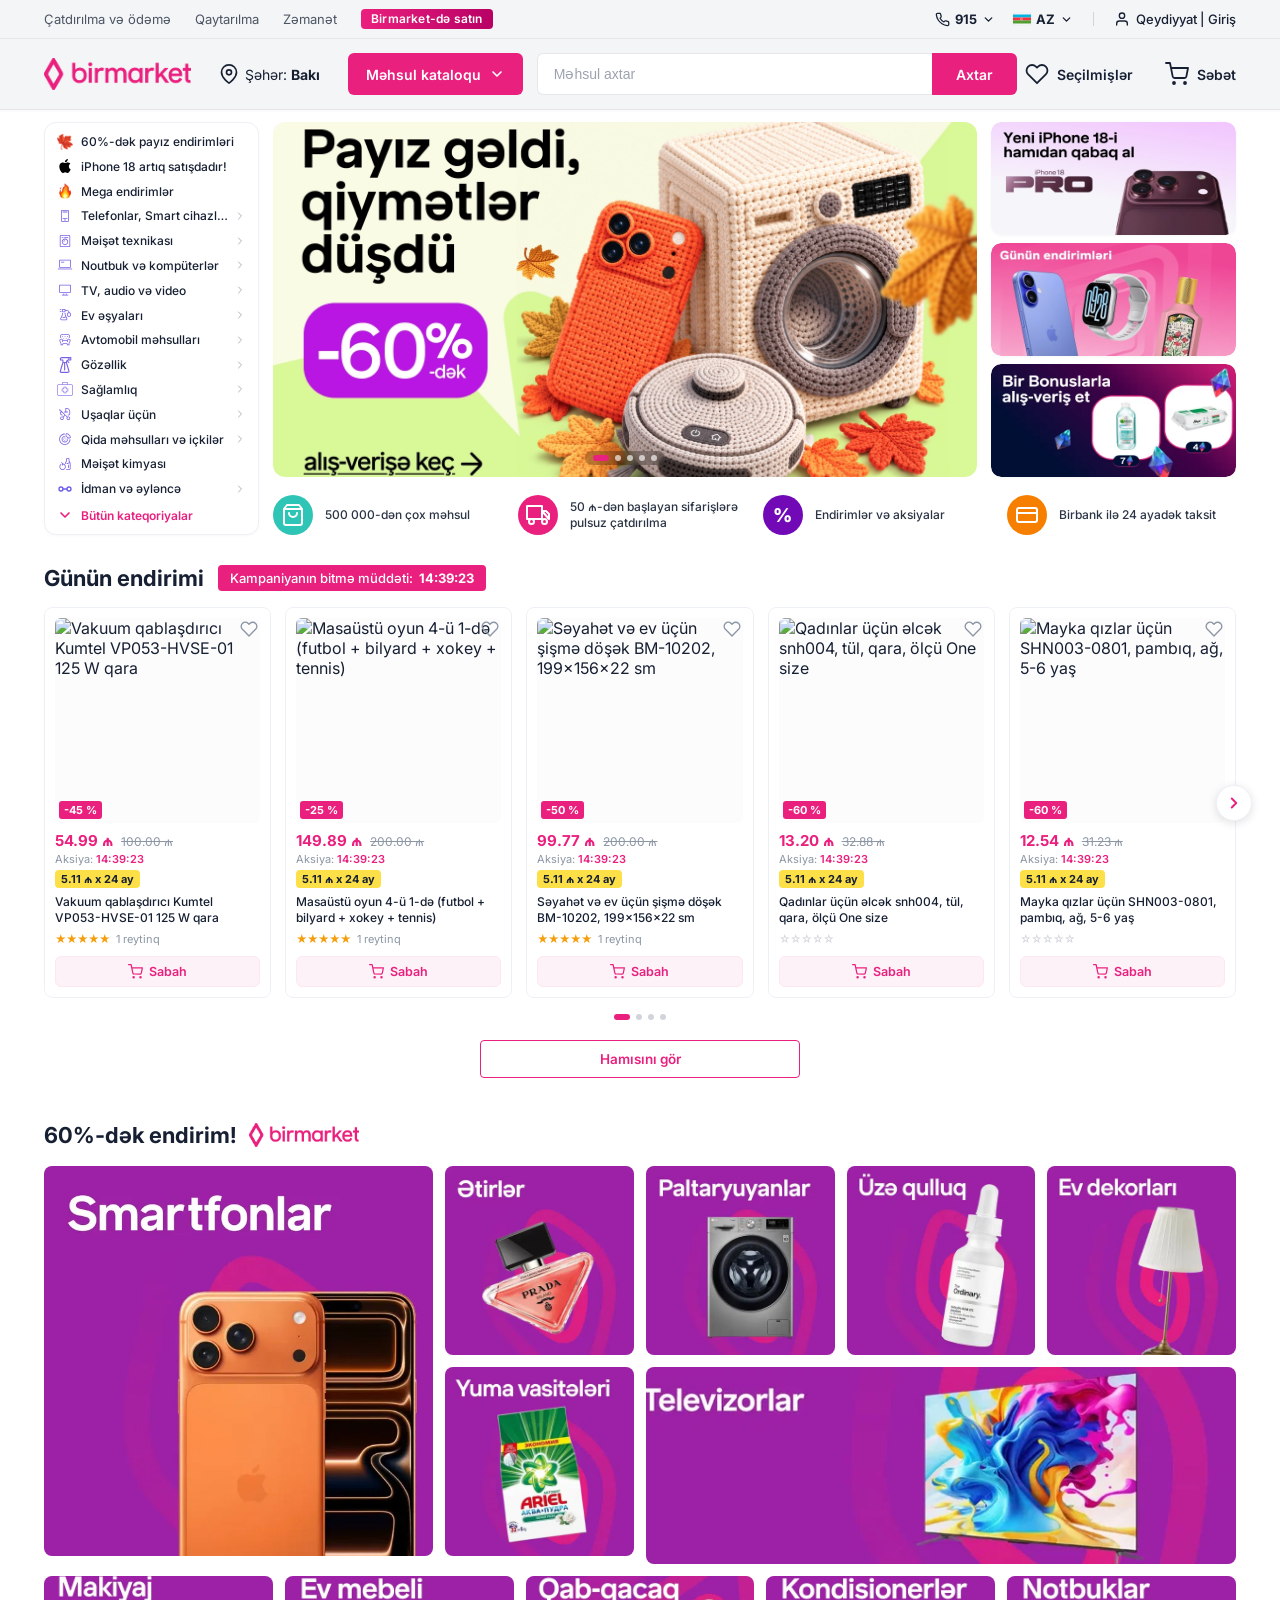
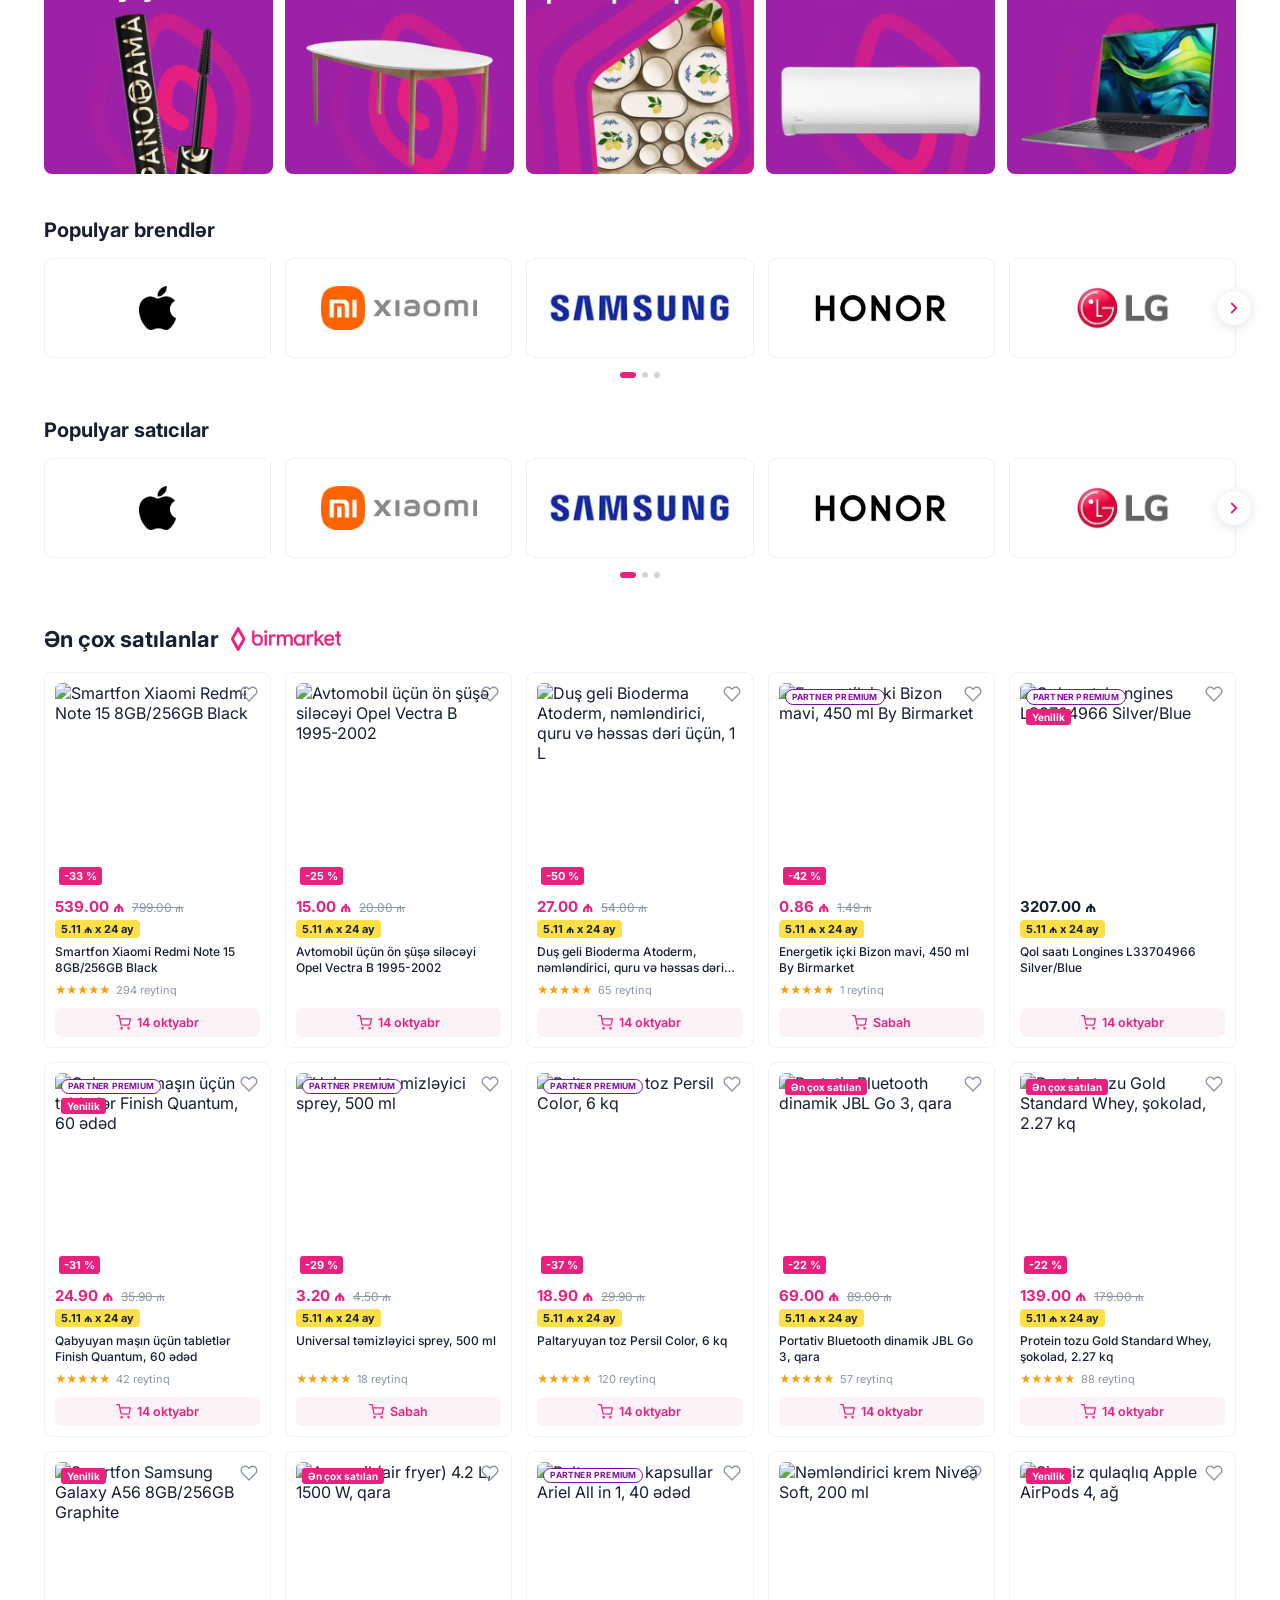
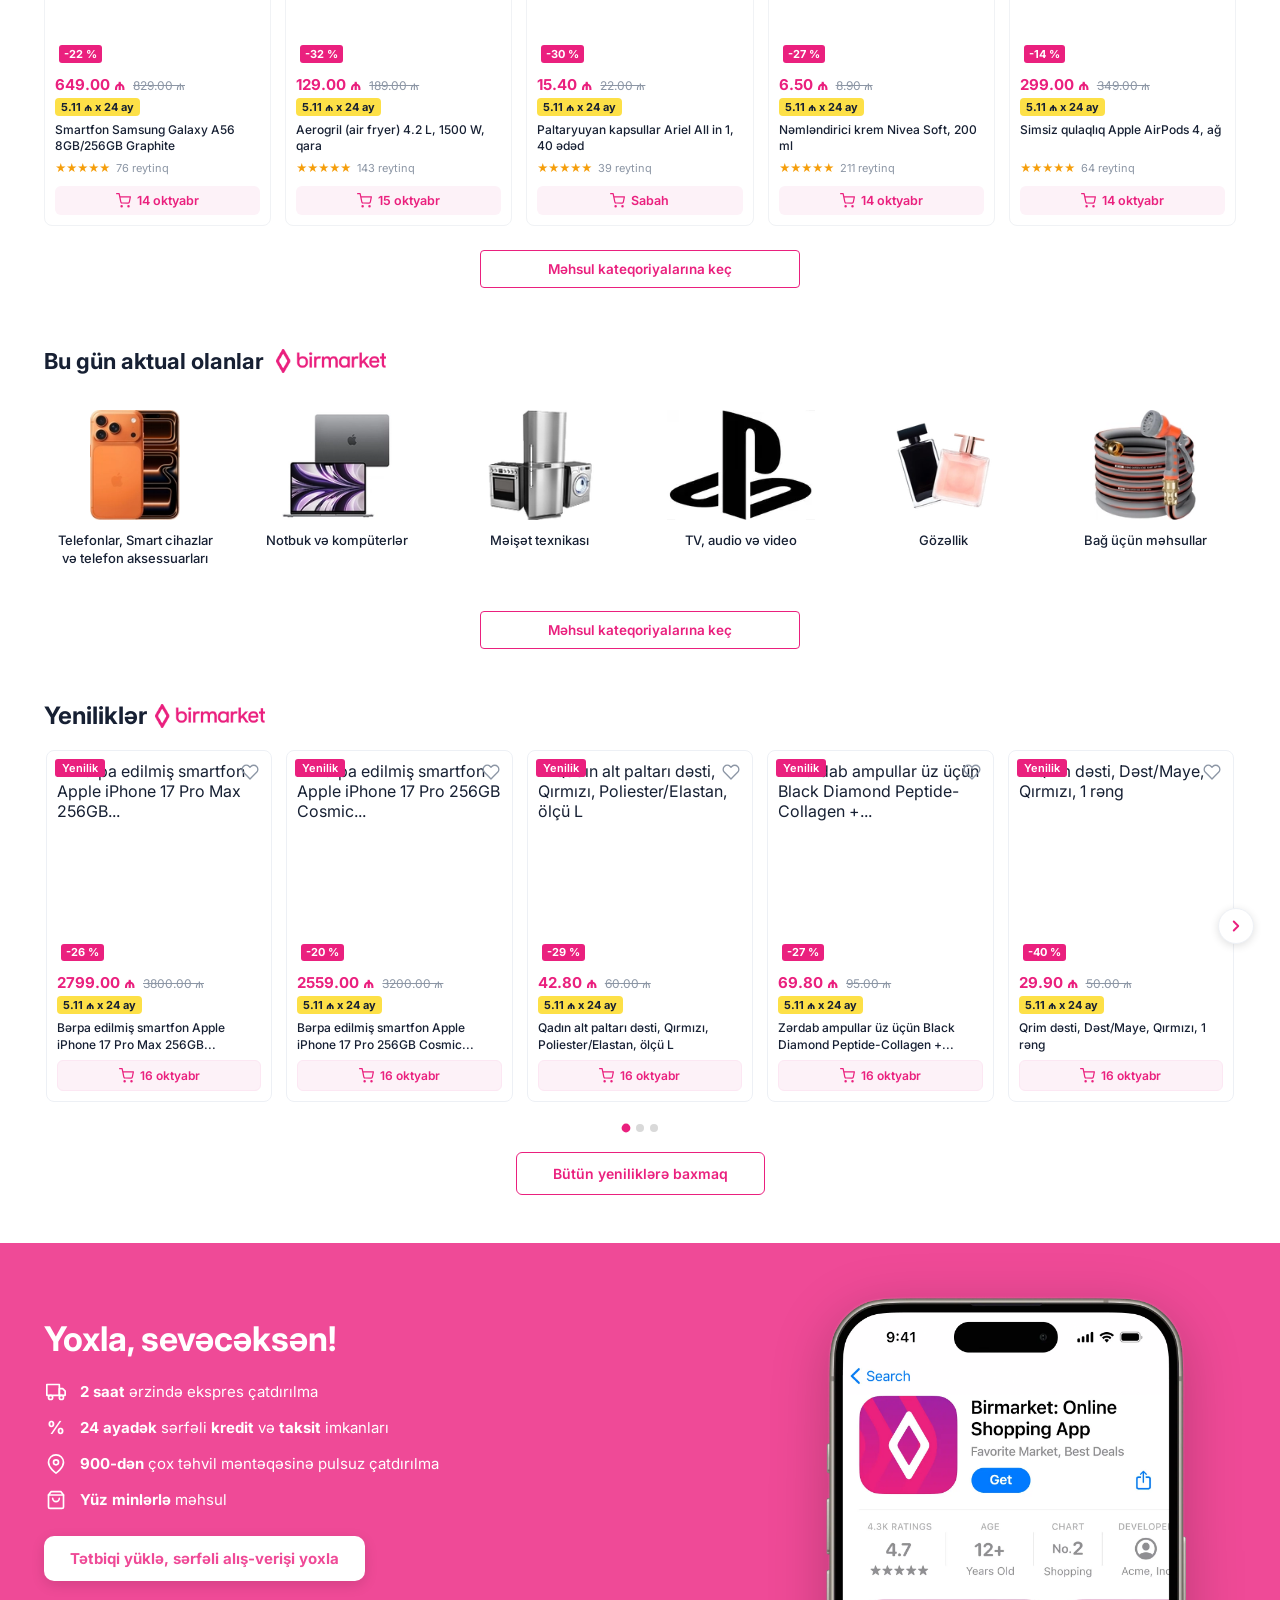
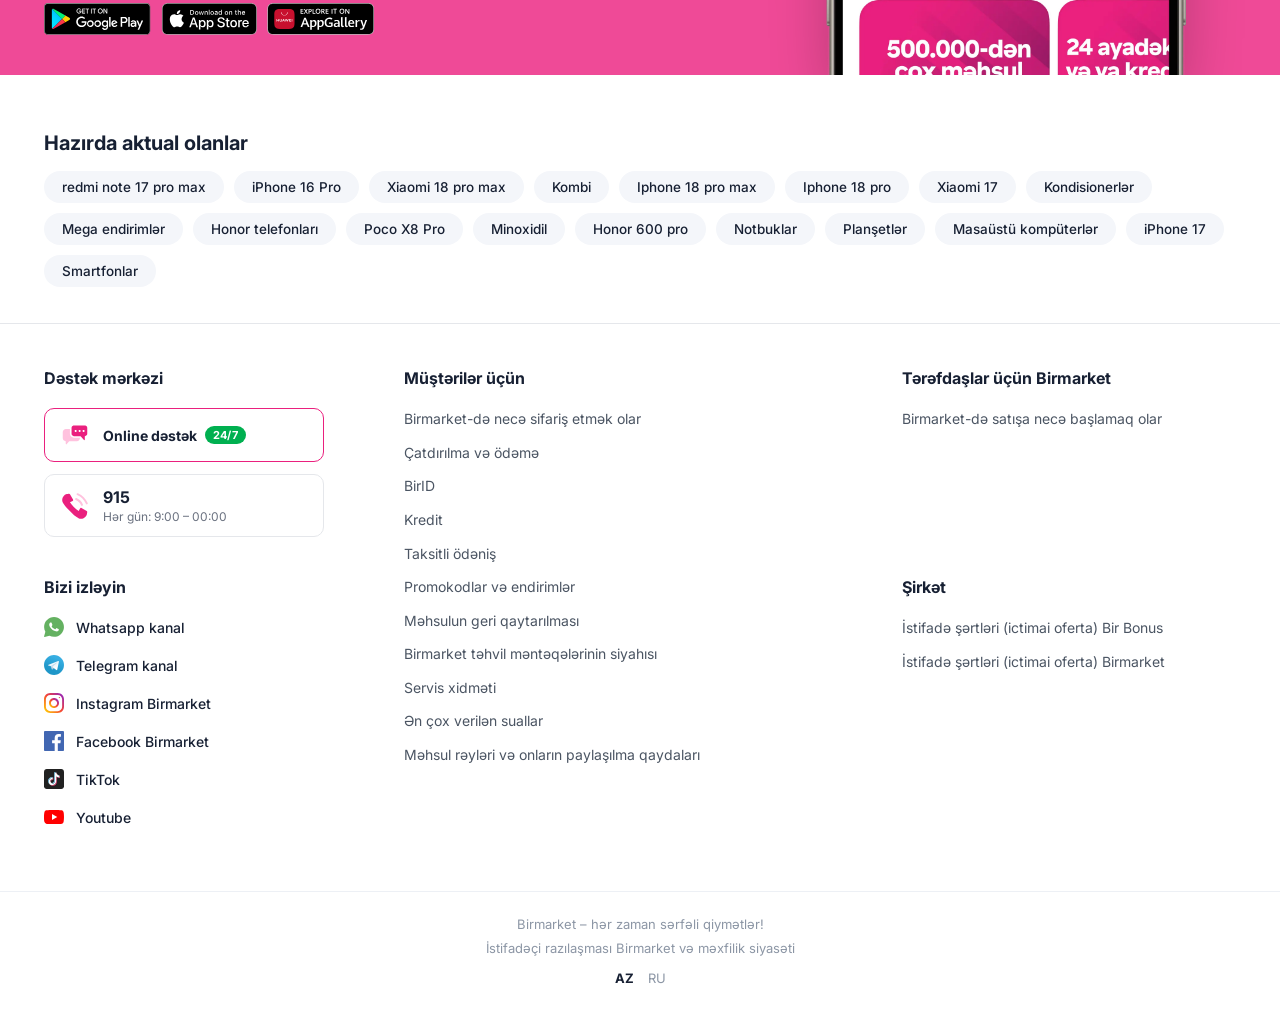
==== commit 801e28a3: "salam" ====
--- a/index.htm
+++ b/index.htm
@@ -11,9 +11,10 @@
   <link href="https://fonts.googleapis.com/css2?family=Inter:wght@400;500;600;700&display=swap" rel="stylesheet">
   <link rel="stylesheet" href="all.css">
 </head>
-
+ 
 <body>
 
+  <!-- salam -->
   <header class="header" id="siteHeader">
     <div class="header-top">
       <div class="container header-top-content">
